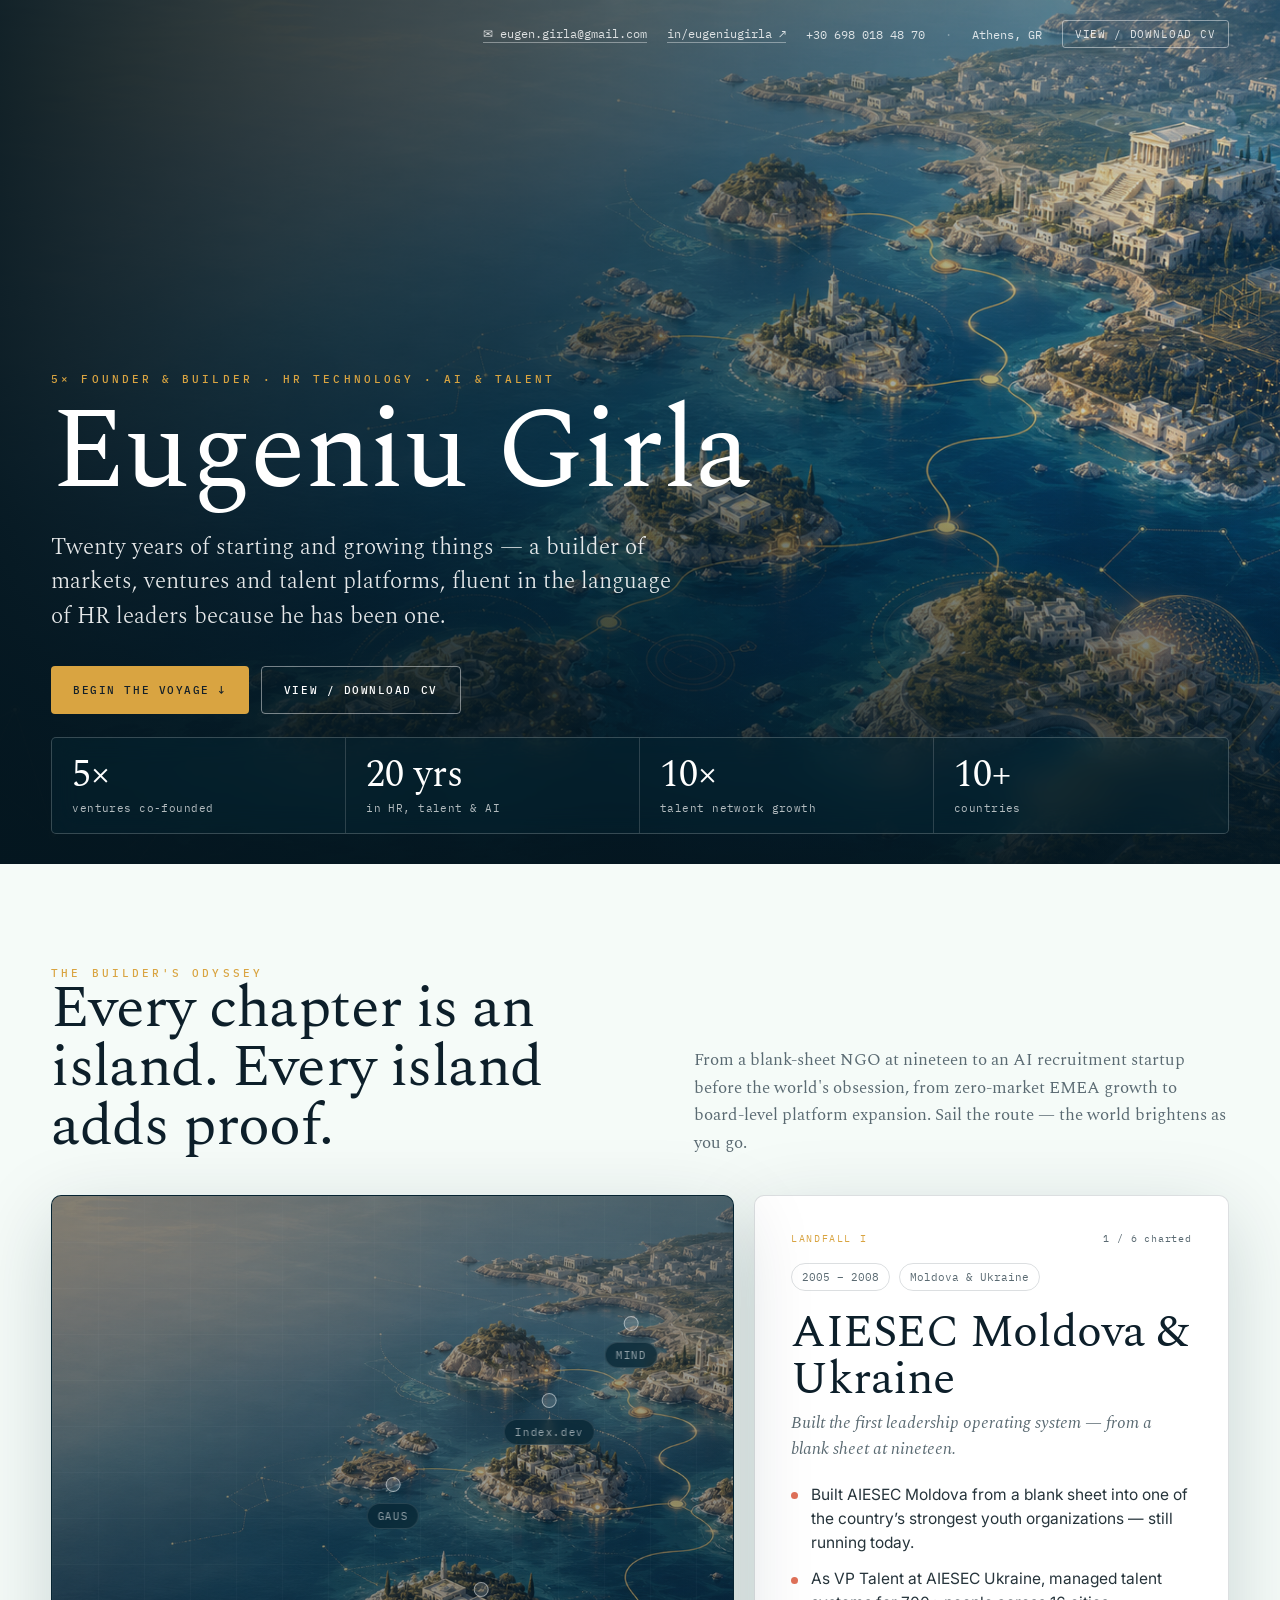
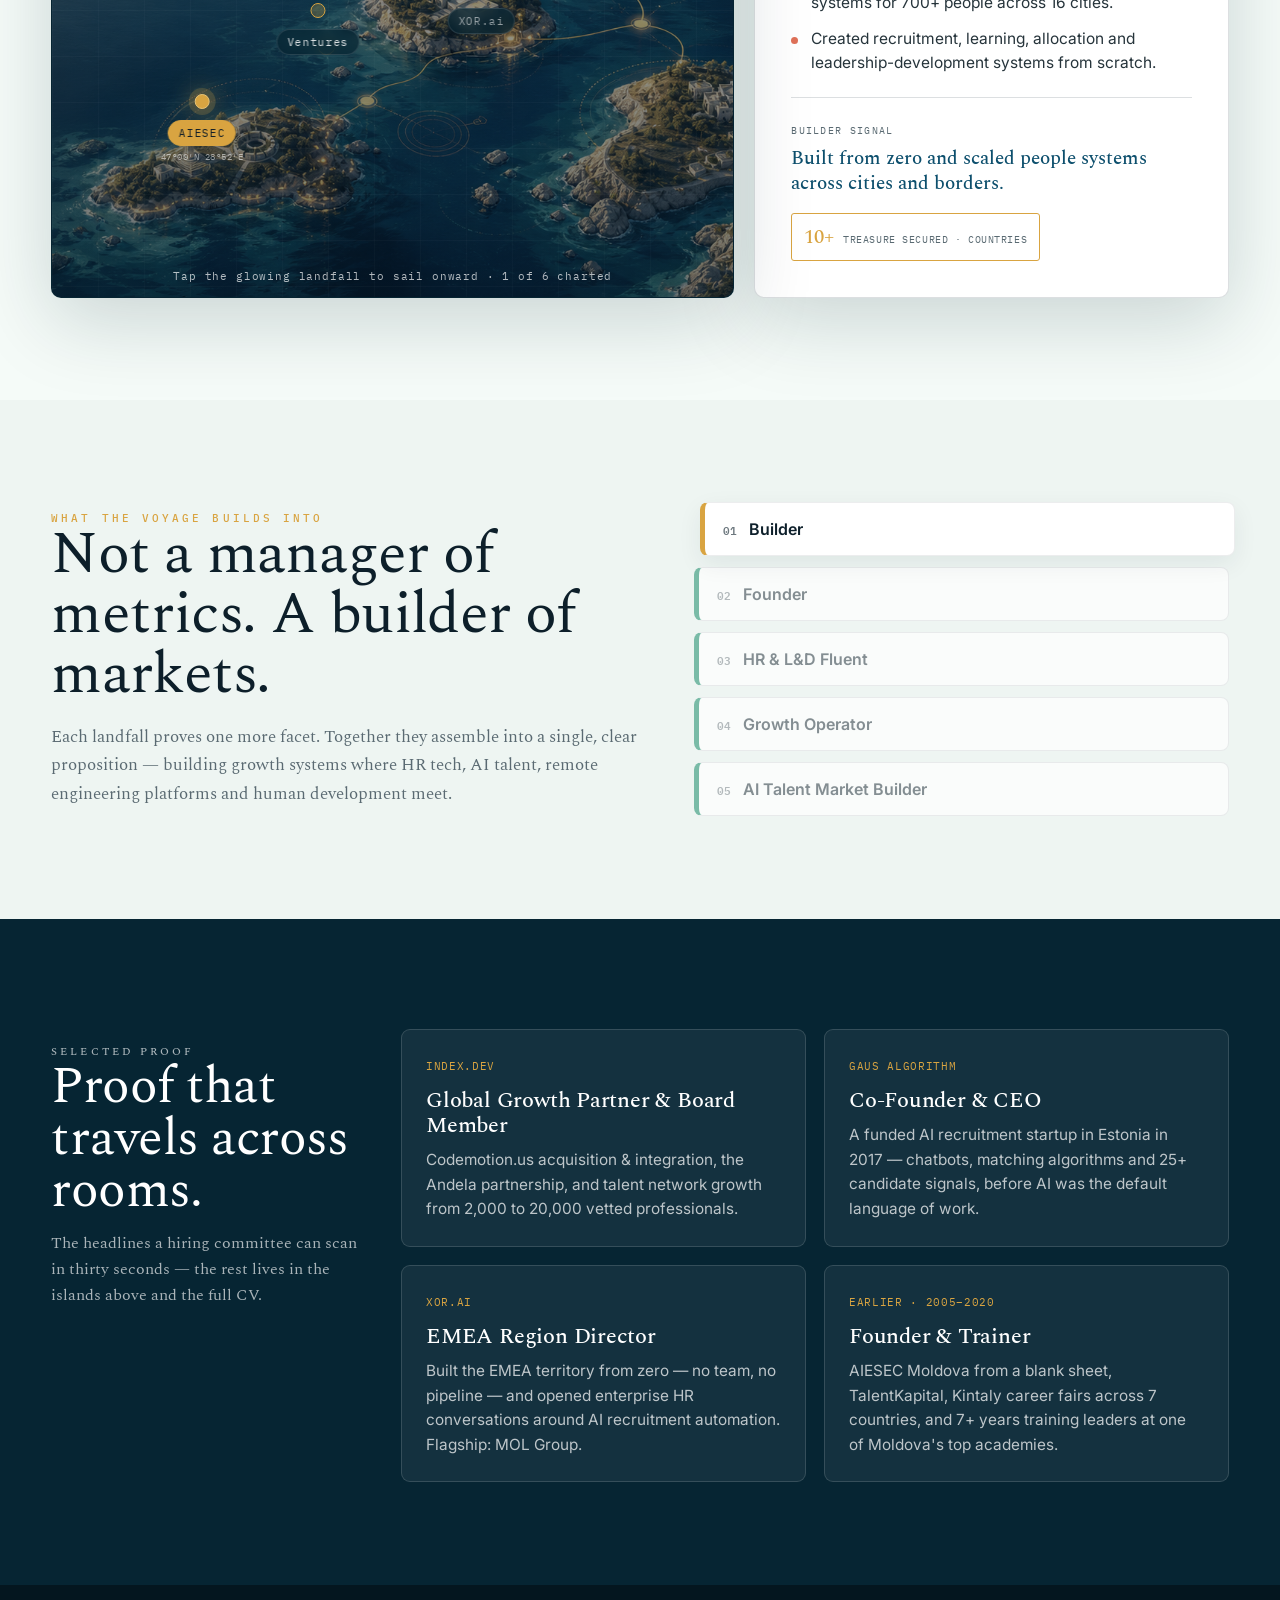
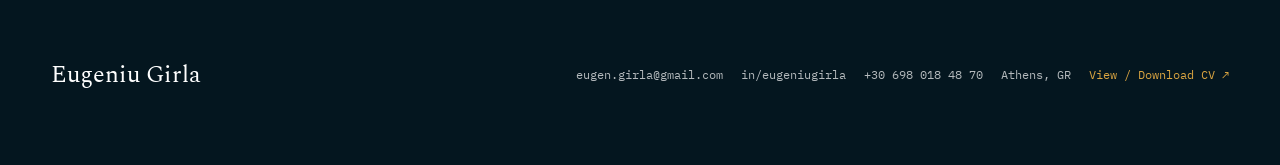
==== v2.html @ 7f3884f4 "Add Option 3 (v2.html): combined cinematic + interactive odyssey Merges the illustrated Aegean map h" ====
<!DOCTYPE html>
<html lang="en">
<head>
<meta charset="utf-8">
<meta name="viewport" content="width=device-width, initial-scale=1">
<title>Eugeniu Girla — The Builder's Odyssey</title>
<meta name="description" content="Eugeniu Girla — 5× Founder & Builder · HR Technology · AI & Talent. An interactive voyage across twenty years of building, from Moldova to Athens.">
<meta property="og:title" content="Eugeniu Girla — The Builder's Odyssey">
<meta property="og:description" content="5× Founder & Builder · HR Technology · AI & Talent. Twenty years of building, charted as a voyage.">
<meta property="og:image" content="assets/aegean-journey-map.png">
<meta property="og:type" content="website">
<link rel="preconnect" href="https://fonts.googleapis.com">
<link rel="preconnect" href="https://fonts.gstatic.com" crossorigin>
<link href="https://fonts.googleapis.com/css2?family=Spectral:ital,wght@0,300;0,400;0,500;0,600;1,300;1,400&family=Inter:wght@400;500;600;700;800&family=IBM+Plex+Mono:wght@400;500&display=swap" rel="stylesheet">
<style>
  :root{
    --ink:#0d1f2a; --muted:#5a6a72; --sea:#0d4f6d; --deep:#062533; --abyss:#04161f;
    --foam:#f5fbf8; --paper:#ffffff; --gold:#d9a441; --gold-soft:#e9c477; --coral:#dd6f57; --mint:#79bba7;
    --line:rgba(13,31,42,.14); --line-soft:rgba(13,31,42,.08);
    --shadow:0 22px 80px rgba(6,37,51,.18);
    --mono:'IBM Plex Mono',ui-monospace,monospace;
    --serif:'Spectral',Georgia,serif;
    --sans:'Inter',ui-sans-serif,system-ui,-apple-system,sans-serif;
  }
  *{box-sizing:border-box;margin:0;padding:0}
  html{scroll-behavior:smooth}
  body{color:var(--ink);background:var(--foam);font-family:var(--sans);-webkit-font-smoothing:antialiased;text-rendering:optimizeLegibility;overflow-x:hidden}
  a{color:inherit;text-decoration:none}
  button{font:inherit;cursor:pointer;border:none;background:none;color:inherit}
  ul{list-style:none}
  ::selection{background:rgba(217,164,65,.28)}
  .eyebrow{font-family:var(--mono);font-size:11px;letter-spacing:.28em;text-transform:uppercase;color:var(--gold);font-weight:500}
  h1,h2,h3{font-family:var(--serif);font-weight:400;letter-spacing:-.01em}

  @keyframes odRing{0%{transform:translate(-50%,-50%) scale(.7);opacity:.7}100%{transform:translate(-50%,-50%) scale(2.4);opacity:0}}
  @keyframes odPulse{0%,100%{box-shadow:0 0 0 0 rgba(217,164,65,.5),0 0 18px rgba(217,164,65,.6)}50%{box-shadow:0 0 0 6px rgba(217,164,65,0),0 0 26px rgba(217,164,65,.85)}}
  @keyframes odUp{0%{opacity:0;transform:translateY(16px)}100%{opacity:1;transform:translateY(0)}}
  @keyframes odDraw{to{stroke-dashoffset:0}}

  /* ---------------- HERO ---------------- */
  .hero{position:relative;min-height:96vh;display:grid;align-items:end;padding:24px clamp(18px,4vw,64px) 150px;color:#fff;isolation:isolate;overflow:hidden}
  .hero-map,.hero-shade{position:absolute;inset:0}
  .hero-map{width:100%;height:100%;object-fit:cover;z-index:-3}
  .hero-shade{z-index:-2;background:
    linear-gradient(90deg,rgba(4,22,31,.94) 0%,rgba(4,22,31,.66) 40%,rgba(4,22,31,.08) 100%),
    linear-gradient(0deg,rgba(4,22,31,.92) 0%,rgba(4,22,31,0) 46%)}
  .topbar{position:absolute;top:0;left:0;right:0;z-index:5;display:flex;flex-wrap:wrap;gap:8px 20px;align-items:center;justify-content:flex-end;padding:20px clamp(18px,4vw,64px);font-family:var(--mono);font-size:12px;color:rgba(255,255,255,.82)}
  .topbar a,.topbar span{display:inline-flex;align-items:center;gap:6px}
  .topbar a{border-bottom:1px solid rgba(255,255,255,.38);padding-bottom:1px;transition:border-color .2s,color .2s}
  .topbar a:hover{color:#fff;border-color:var(--gold)}
  .topbar .sep{opacity:.4}
  .topbar .cvlink{border:1px solid rgba(255,255,255,.45);border-radius:3px;padding:6px 12px;letter-spacing:.08em;text-transform:uppercase;font-size:10.5px}
  .topbar .cvlink:hover{background:var(--gold);border-color:var(--gold);color:#142029}

  .hero-content{width:min(880px,100%);animation:odUp .8s ease both}
  .hero h1{font-size:clamp(3.4rem,9vw,7.4rem);line-height:.9;margin:14px 0 0;font-weight:400}
  .hero-copy{width:min(640px,100%);margin:26px 0 0;color:rgba(255,255,255,.9);font-size:clamp(1.1rem,2.1vw,1.45rem);line-height:1.5;font-weight:300;font-family:var(--serif)}
  .hero-actions{display:flex;flex-wrap:wrap;gap:12px;margin-top:32px}
  .btn{display:inline-flex;min-height:48px;align-items:center;justify-content:center;border-radius:4px;padding:0 22px;font-family:var(--mono);font-size:11px;letter-spacing:.14em;text-transform:uppercase;font-weight:500;transition:.25s}
  .btn-primary{background:var(--gold);color:#142029}
  .btn-primary:hover{background:var(--gold-soft);transform:translateY(-1px)}
  .btn-ghost{border:1px solid rgba(255,255,255,.45);color:#fff;backdrop-filter:blur(8px)}
  .btn-ghost:hover{border-color:var(--gold);color:var(--gold)}

  .signal-strip{position:absolute;left:clamp(18px,4vw,64px);right:clamp(18px,4vw,64px);bottom:30px;z-index:4;display:grid;grid-template-columns:repeat(4,minmax(0,1fr));border:1px solid rgba(255,255,255,.2);border-radius:5px;background:rgba(6,37,51,.46);backdrop-filter:blur(14px);overflow:hidden}
  .signal-strip div{padding:18px 20px;border-right:1px solid rgba(255,255,255,.16)}
  .signal-strip div:last-child{border-right:0}
  .signal-strip strong{display:block;font-family:var(--serif);font-size:clamp(1.7rem,3vw,2.4rem);line-height:1;color:#fff;font-weight:400}
  .signal-strip span{display:block;margin-top:7px;font-family:var(--mono);font-size:11px;letter-spacing:.04em;color:rgba(255,255,255,.7)}

  /* ---------------- JOURNEY ---------------- */
  .journey,.synthesis,.proof{padding:clamp(56px,8vw,104px) clamp(18px,4vw,64px)}
  .sec-head{display:grid;grid-template-columns:minmax(0,1.05fr) minmax(280px,.95fr);gap:clamp(24px,4vw,60px);align-items:end}
  .sec-head h2{font-size:clamp(2.1rem,4.6vw,4rem);line-height:1}
  .sec-head>p:last-child{color:var(--muted);font-size:1.06rem;line-height:1.62;font-family:var(--serif)}

  .console{display:grid;grid-template-columns:minmax(0,1.18fr) minmax(330px,.82fr);gap:20px;margin-top:38px;align-items:stretch}
  .map-panel{position:relative;min-height:540px;border:1px solid var(--line);border-radius:10px;overflow:hidden;background:var(--deep);box-shadow:var(--shadow)}
  .map-img{position:absolute;inset:0;width:100%;height:100%;object-fit:cover;transition:filter 1s ease;filter:brightness(.62) saturate(.72) contrast(1.02)}
  .map-haze{position:absolute;inset:0;background:radial-gradient(120% 90% at 70% 25%,rgba(4,22,31,.1),rgba(4,22,31,.62));transition:opacity 1s ease;pointer-events:none}
  .map-grid{position:absolute;inset:0;pointer-events:none;background-image:linear-gradient(rgba(255,255,255,.05) 1px,transparent 1px),linear-gradient(90deg,rgba(255,255,255,.045) 1px,transparent 1px);background-size:46px 46px;opacity:.5}
  .route-svg{position:absolute;inset:0;width:100%;height:100%;pointer-events:none}
  .route-svg polyline{fill:none;stroke:var(--gold);stroke-width:1.1;stroke-dasharray:2.4 2.4;vector-effect:non-scaling-stroke;opacity:.9;filter:drop-shadow(0 0 6px rgba(217,164,65,.5))}

  .island{position:absolute;left:var(--x);top:var(--y);transform:translate(-50%,-50%);display:flex;flex-direction:column;align-items:center;z-index:2}
  .island .ring{position:absolute;left:50%;top:50%;width:18px;height:18px;border-radius:50%;border:1px solid var(--gold);animation:odRing 2.4s ease-out infinite;pointer-events:none;display:none}
  .island .node{width:15px;height:15px;border-radius:50%;background:rgba(255,255,255,.14);border:1.5px solid rgba(255,255,255,.45);transition:.5s;position:relative;z-index:1}
  .island.found .node{background:var(--gold);border-color:var(--gold-soft);animation:odPulse 2.8s ease-in-out infinite}
  .island.next .node{border-color:var(--gold);background:rgba(217,164,65,.25)}
  .island .pill{margin-top:11px;padding:5px 10px;border-radius:999px;background:rgba(6,37,51,.72);backdrop-filter:blur(4px);color:rgba(255,255,255,.55);font-family:var(--mono);font-size:10.5px;letter-spacing:.06em;white-space:nowrap;transition:.5s;border:1px solid rgba(255,255,255,.12)}
  .island.found .pill{color:#fff;border-color:rgba(217,164,65,.5)}
  .island.next .pill{color:rgba(255,255,255,.85)}
  .island .coord{margin-top:5px;font-family:var(--mono);font-size:8.5px;letter-spacing:.06em;color:rgba(255,255,255,.55);opacity:0;transition:.5s}
  .island.found .coord{opacity:1}
  .island.active .node{box-shadow:0 0 0 6px rgba(217,164,65,.2),0 0 26px rgba(217,164,65,.9)}
  .island.active .pill{background:var(--gold);color:#142029;border-color:var(--gold)}

  .map-hint{position:absolute;left:0;right:0;bottom:14px;text-align:center;font-family:var(--mono);font-size:10.5px;letter-spacing:.08em;color:rgba(255,255,255,.7);pointer-events:none;padding:0 16px}

  .chapter-panel{display:flex;flex-direction:column;min-height:540px;padding:clamp(24px,3vw,36px);border:1px solid var(--line);border-radius:10px;background:var(--paper);box-shadow:var(--shadow)}
  .chap-top{display:flex;align-items:center;justify-content:space-between;gap:10px;margin-bottom:18px}
  .chap-idx{font-family:var(--mono);font-size:10px;letter-spacing:.16em;text-transform:uppercase;color:var(--gold)}
  .chap-prog{font-family:var(--mono);font-size:10px;letter-spacing:.08em;color:var(--muted)}
  .chap-meta{display:flex;flex-wrap:wrap;gap:9px;margin-bottom:18px}
  .chap-meta span{font-family:var(--mono);padding:6px 10px;border:1px solid var(--line);border-radius:999px;color:var(--muted);font-size:11px}
  .chapter-panel h3{font-size:clamp(1.9rem,3.6vw,2.9rem);line-height:1.02;margin-bottom:8px}
  .chap-sub{color:var(--muted);font-size:1.08rem;line-height:1.5;font-style:italic;font-family:var(--serif);margin-bottom:20px}
  .chap-points{display:grid;gap:12px;margin-bottom:22px}
  .chap-points li{position:relative;padding-left:20px;line-height:1.55;font-size:.97rem;color:#26343b}
  .chap-points li::before{content:"";position:absolute;left:0;top:.62em;width:7px;height:7px;border-radius:50%;background:var(--coral)}
  .chap-proof{margin-top:auto;padding-top:20px;border-top:1px solid var(--line)}
  .chap-proof .lab{font-family:var(--mono);font-size:9.5px;letter-spacing:.14em;text-transform:uppercase;color:var(--muted)}
  .chap-proof strong{display:block;margin-top:8px;color:var(--sea);font-size:1.16rem;line-height:1.36;font-family:var(--serif);font-weight:500}
  .chap-treasure{display:inline-flex;align-items:baseline;gap:9px;margin-top:16px;border:1px solid var(--gold);border-radius:3px;padding:8px 12px}
  .chap-treasure b{font-family:var(--serif);font-size:1.25rem;color:var(--gold);font-weight:500}
  .chap-treasure em{font-family:var(--mono);font-style:normal;font-size:9.5px;letter-spacing:.06em;text-transform:uppercase;color:var(--muted)}

  /* ---------------- SYNTHESIS ---------------- */
  .synthesis{background:#eef5f2;display:grid;grid-template-columns:minmax(0,1.05fr) minmax(280px,.95fr);gap:clamp(28px,4vw,64px);align-items:center}
  .synthesis h2{font-size:clamp(2.1rem,4.6vw,4rem);line-height:1.02}
  .synthesis .lead{margin-top:18px;color:var(--muted);font-size:1.08rem;line-height:1.64;font-family:var(--serif)}
  .assembled{display:grid;gap:11px}
  .line-part{display:flex;align-items:center;gap:12px;padding:16px 18px;border:1px solid var(--line-soft);border-left:5px solid var(--mint);border-radius:8px;background:rgba(255,255,255,.7);color:rgba(13,31,42,.5);font-weight:600;transition:.4s}
  .line-part .lp-num{font-family:var(--mono);font-size:11px;opacity:.6}
  .line-part.active{color:var(--ink);border-left-color:var(--gold);background:#fff;transform:translateX(6px);box-shadow:0 8px 24px rgba(6,37,51,.07)}

  /* ---------------- PROOF ---------------- */
  .proof{background:var(--deep);color:#fff}
  .proof-grid{display:grid;grid-template-columns:.82fr repeat(2,minmax(0,1fr));gap:18px;margin-top:8px}
  .proof .section-title{grid-row:span 2;padding-right:24px}
  .proof .section-title h2{font-size:clamp(2rem,4vw,3.4rem);line-height:1.02}
  .proof .section-title p{margin-top:14px;color:rgba(255,255,255,.66);line-height:1.6;font-family:var(--serif)}
  .proof article{min-height:210px;padding:24px;border:1px solid rgba(255,255,255,.14);border-radius:9px;background:rgba(255,255,255,.06);transition:.3s}
  .proof article:hover{background:rgba(255,255,255,.09);transform:translateY(-3px)}
  .proof article .tag{font-family:var(--mono);color:var(--gold);font-size:11px;letter-spacing:.06em;text-transform:uppercase}
  .proof article h3{margin:14px 0 10px;font-size:1.35rem;line-height:1.16;color:#fff;font-family:var(--serif);font-weight:500}
  .proof article p{color:rgba(255,255,255,.72);line-height:1.6;font-size:.96rem}

  /* ---------------- FOOTER ---------------- */
  footer{background:var(--abyss);color:rgba(255,255,255,.8);padding:clamp(40px,6vw,72px) clamp(18px,4vw,64px);display:flex;flex-wrap:wrap;gap:24px 40px;align-items:center;justify-content:space-between}
  footer .fname{font-family:var(--serif);font-size:1.5rem;color:#fff}
  footer .fcontact{display:flex;flex-wrap:wrap;gap:8px 18px;font-family:var(--mono);font-size:12px;color:rgba(255,255,255,.7)}
  footer .fcontact a:hover{color:var(--gold)}

  /* ---------------- CV MODAL ---------------- */
  #cvModal{position:fixed;inset:0;z-index:90;background:rgba(4,22,31,.62);overflow-y:auto;padding:clamp(16px,3vw,44px);display:none}
  #cvModal.open{display:block;animation:odUp .4s ease both}
  .cv-doc{max-width:840px;margin:0 auto;background:#fdfbf6;color:#1d2b30;border-radius:4px;padding:clamp(34px,5vw,64px);box-shadow:0 30px 90px rgba(6,37,51,.4)}
  .cv-tools{display:flex;justify-content:flex-end;gap:10px;margin-bottom:24px}
  .cv-tools button{font-family:var(--mono);font-size:10.5px;letter-spacing:.12em;text-transform:uppercase;padding:10px 18px;border-radius:3px;border:1px solid var(--line)}
  .cv-tools .print{border-color:var(--gold);color:#a9791f}
  .cv-doc h1{font-family:var(--serif);font-size:34px;margin-bottom:6px;color:#1d2b30}
  .cv-role{font-family:var(--mono);font-size:11px;letter-spacing:.05em;color:#a9791f;margin-bottom:6px}
  .cv-contact{font-family:var(--mono);font-size:10.5px;color:#857c6b;margin-bottom:24px}
  .cv-rule{height:2px;background:#1d2b30;margin-bottom:22px}
  .cv-sec{margin-bottom:26px}
  .cv-sec>.t{font-family:var(--mono);font-size:11px;letter-spacing:.18em;text-transform:uppercase;color:#a9791f;margin-bottom:14px}
  .cv-entry{margin-bottom:14px}
  .cv-entry .h{display:flex;flex-wrap:wrap;gap:4px 14px;align-items:baseline;justify-content:space-between}
  .cv-entry .head{font-weight:600;font-size:15px}
  .cv-entry .meta{font-family:var(--mono);font-size:10px;color:#857c6b}
  .cv-entry .sub{font-style:italic;font-weight:300;font-size:13px;color:#4a5860;margin-top:3px;font-family:var(--serif)}
  .cv-entry .b{display:flex;gap:9px;font-weight:300;font-size:13px;line-height:1.5;color:#33454b;margin-top:6px}
  .cv-entry .b::before{content:"";flex:none;margin-top:7px;width:4px;height:4px;transform:rotate(45deg);background:#c08a2e}

  /* ---------------- RESPONSIVE ---------------- */
  @media(max-width:980px){
    .sec-head,.synthesis,.console,.proof-grid{grid-template-columns:1fr}
    .proof .section-title{grid-row:auto}
    .map-panel,.chapter-panel{min-height:460px}
    .signal-strip{grid-template-columns:repeat(2,minmax(0,1fr))}
    .signal-strip div:nth-child(2){border-right:0}
    .signal-strip div:nth-child(1),.signal-strip div:nth-child(2){border-bottom:1px solid rgba(255,255,255,.16)}
    .hero{padding-bottom:230px}
  }
  @media(max-width:560px){
    .topbar{justify-content:flex-start;font-size:11px}
    .island .node{width:13px;height:13px}
    .island .pill{font-size:9.5px}
    .map-panel{min-height:400px}
    footer{flex-direction:column;align-items:flex-start}
  }
  @media print{
    body>*{display:none !important}
    #cvModal{display:block !important;position:static !important;background:#fff !important;padding:0 !important;overflow:visible !important}
    .cv-tools{display:none !important}
    .cv-doc{box-shadow:none !important;max-width:none !important;margin:0 !important}
  }
</style>
</head>
<body>

  <!-- ===================== HERO ===================== -->
  <section class="hero">
    <img class="hero-map" src="assets/aegean-journey-map.png" alt="Illustrated Aegean island voyage at golden hour, glowing routes connecting islands toward a classical city">
    <div class="hero-shade"></div>
    <nav class="topbar" aria-label="Contact">
      <a href="mailto:eugen.girla@gmail.com">✉ eugen.girla@gmail.com</a>
      <a href="https://www.linkedin.com/in/eugeniugirla" target="_blank" rel="noopener">in/eugeniugirla ↗</a>
      <span>+30 698 018 48 70</span>
      <span class="sep">·</span>
      <span>Athens, GR</span>
      <a class="cvlink" href="#" data-open-cv>View / Download CV</a>
    </nav>

    <div class="hero-content">
      <p class="eyebrow">5× Founder &amp; Builder · HR Technology · AI &amp; Talent</p>
      <h1>Eugeniu Girla</h1>
      <p class="hero-copy">Twenty years of starting and growing things — a builder of markets, ventures and talent platforms, fluent in the language of HR leaders because he has been one.</p>
      <div class="hero-actions">
        <a class="btn btn-primary" href="#journey">Begin the voyage ↓</a>
        <a class="btn btn-ghost" href="#" data-open-cv>View / Download CV</a>
      </div>
    </div>

    <div class="signal-strip" aria-label="Career signals">
      <div><strong>5×</strong><span>ventures co-founded</span></div>
      <div><strong>20 yrs</strong><span>in HR, talent &amp; AI</span></div>
      <div><strong>10×</strong><span>talent network growth</span></div>
      <div><strong>10+</strong><span>countries</span></div>
    </div>
  </section>

  <!-- ===================== JOURNEY ===================== -->
  <section class="journey" id="journey">
    <div class="sec-head">
      <div>
        <p class="eyebrow">The Builder's Odyssey</p>
        <h2>Every chapter is an island. Every island adds proof.</h2>
      </div>
      <p>From a blank-sheet NGO at nineteen to an AI recruitment startup before the world's obsession, from zero-market EMEA growth to board-level platform expansion. Sail the route — the world brightens as you go.</p>
    </div>

    <div class="console">
      <section class="map-panel" aria-label="Interactive career map">
        <img class="map-img" id="mapImg" src="assets/aegean-journey-map.png" alt="">
        <div class="map-haze" id="mapHaze"></div>
        <div class="map-grid"></div>
        <svg class="route-svg" viewBox="0 0 100 100" preserveAspectRatio="none"><polyline id="routeLine" points=""></polyline></svg>
        <div id="markers"></div>
        <div class="map-hint" id="mapHint"></div>
      </section>

      <aside class="chapter-panel" aria-live="polite">
        <div class="chap-top">
          <span class="chap-idx" id="chapIdx">Landfall I</span>
          <span class="chap-prog" id="chapProg">1 / 6 charted</span>
        </div>
        <div class="chap-meta"><span id="chapYears"></span><span id="chapPlace"></span></div>
        <h3 id="chapTitle"></h3>
        <p class="chap-sub" id="chapSub"></p>
        <ul class="chap-points" id="chapPoints"></ul>
        <div class="chap-proof">
          <span class="lab">Builder signal</span>
          <strong id="chapSignal"></strong>
          <div id="chapTreasureWrap"></div>
        </div>
      </aside>
    </div>
  </section>

  <!-- ===================== SYNTHESIS ===================== -->
  <section class="synthesis">
    <div>
      <p class="eyebrow">What the voyage builds into</p>
      <h2>Not a manager of metrics. A builder of markets.</h2>
      <p class="lead">Each landfall proves one more facet. Together they assemble into a single, clear proposition — building growth systems where HR tech, AI talent, remote engineering platforms and human development meet.</p>
    </div>
    <div class="assembled" id="assembled"></div>
  </section>

  <!-- ===================== PROOF ===================== -->
  <section class="proof">
    <div class="proof-grid">
      <div class="section-title">
        <p class="eyebrow">Selected Proof</p>
        <h2>Proof that travels across rooms.</h2>
        <p>The headlines a hiring committee can scan in thirty seconds — the rest lives in the islands above and the full CV.</p>
      </div>
      <article><span class="tag">Index.dev</span><h3>Global Growth Partner &amp; Board Member</h3><p>Codemotion.us acquisition &amp; integration, the Andela partnership, and talent network growth from 2,000 to 20,000 vetted professionals.</p></article>
      <article><span class="tag">GAUS Algorithm</span><h3>Co-Founder &amp; CEO</h3><p>A funded AI recruitment startup in Estonia in 2017 — chatbots, matching algorithms and 25+ candidate signals, before AI was the default language of work.</p></article>
      <article><span class="tag">XOR.ai</span><h3>EMEA Region Director</h3><p>Built the EMEA territory from zero — no team, no pipeline — and opened enterprise HR conversations around AI recruitment automation. Flagship: MOL Group.</p></article>
      <article><span class="tag">Earlier · 2005–2020</span><h3>Founder &amp; Trainer</h3><p>AIESEC Moldova from a blank sheet, TalentKapital, Kintaly career fairs across 7 countries, and 7+ years training leaders at one of Moldova's top academies.</p></article>
    </div>
  </section>

  <footer>
    <div class="fname">Eugeniu Girla</div>
    <div class="fcontact">
      <a href="mailto:eugen.girla@gmail.com">eugen.girla@gmail.com</a>
      <a href="https://www.linkedin.com/in/eugeniugirla" target="_blank" rel="noopener">in/eugeniugirla</a>
      <span>+30 698 018 48 70</span>
      <span>Athens, GR</span>
      <a href="#" data-open-cv style="color:var(--gold)">View / Download CV ↗</a>
    </div>
  </footer>

  <!-- ===================== CV MODAL ===================== -->
  <div id="cvModal" aria-hidden="true">
    <div class="cv-doc">
      <div class="cv-tools">
        <button class="print" id="cvPrint">Print / Save PDF</button>
        <button id="cvClose">Close ✕</button>
      </div>
      <h1>Eugeniu Girla</h1>
      <div class="cv-role">5× Founder &amp; Builder · HR Technology · AI &amp; Talent</div>
      <div class="cv-contact">Athens, Greece · eugen.girla@gmail.com · +30 698 018 48 70 · in/eugeniugirla</div>
      <div class="cv-rule"></div>
      <div id="cvSections"></div>
    </div>
  </div>

<script>
"use strict";
(function(){

  /* ----------------------------- DATA ----------------------------- */
  // identity facets assembled in the Synthesis section
  const IDENTITY = ['Builder','Founder','HR & L&D Fluent','Growth Operator','AI Talent Market Builder'];

  // chapters in voyage order; `unlock` = highest identity index this landfall proves
  const CHAPTERS = [
    { id:'aiesec', short:'AIESEC', title:'AIESEC Moldova & Ukraine', place:'Moldova & Ukraine', coord:'47°00′N 28°52′E',
      years:'2005 – 2008', x:22, y:76, unlock:0, treasure:{value:'10+',label:'countries'},
      sub:'Built the first leadership operating system — from a blank sheet at nineteen.',
      points:[
        'Built AIESEC Moldova from a blank sheet into one of the country’s strongest youth organizations — still running today.',
        'As VP Talent at AIESEC Ukraine, managed talent systems for 700+ people across 16 cities.',
        'Created recruitment, learning, allocation and leadership-development systems from scratch.'
      ],
      signal:'Built from zero and scaled people systems across cities and borders.' },
    { id:'ventures', short:'Ventures', title:'TalentKapital · Kintaly · AND', place:'Ukraine · Moldova · Romania · CEE', coord:'46°46′N 23°35′E',
      years:'2008 – 2019', x:39, y:63, unlock:2, treasure:{value:'5×',label:'ventures co-founded'},
      sub:'Turned training, recruitment and career events into market infrastructure.',
      points:[
        'Co-Founder & Managing Partner of TalentKapital Ukraine — business-simulation-based corporate training.',
        'Co-founded Kintaly / Târgul de Carieră, one of CEE’s largest career-fair businesses; events across 7 countries; sold shares in 2016.',
        'Trainer at AND, one of Moldova’s top academies — 7+ years of leadership, sales, HR and team programs; later ran CEE’s largest free tech-recruitment event with Cluj Tech Society.'
      ],
      signal:'Builder of ventures, communities and buyer trust across HR and L&D.' },
    { id:'gaus', short:'GAUS', title:'GAUS Algorithm', place:'Estonia', coord:'59°26′N 24°45′E',
      years:'2017 – 2020', x:50, y:45, unlock:1, treasure:null,
      sub:'An AI recruitment startup in Estonia in 2017 — before AI was the world’s obsession.',
      points:[
        'Co-Founder & CEO of one of CEE’s first AI-powered IT recruitment platforms — secured funding and a place in a leading Estonian B2B accelerator.',
        'Built the matching algorithm from scratch around tailored recruitment logic and 25+ candidate-engagement signals.',
        'Ran fundraising, product and go-to-market across EU and Baltic markets — the full startup arc from idea to pivot.'
      ],
      signal:'Founder-level fluency in product, funding, acceleration and HR-tech risk.' },
    { id:'xor', short:'XOR.ai', title:'XOR.ai', place:'Athens / EMEA', coord:'47°30′N 19°02′E',
      years:'2020 – 2021', x:63, y:60, unlock:3, treasure:null,
      sub:'Opened an entire region for AI recruitment automation.',
      points:[
        'Built XOR.ai’s EMEA commercial territory from zero — no team, no pipeline, no market presence on day one.',
        'Closed enterprise accounts including MOL Group as the region’s flagship client.',
        'Translated AI, chatbots and automation into operational value for senior HR leaders when most had never heard of it.'
      ],
      signal:'Growth operator who creates markets for technology buyers don’t yet understand.' },
    { id:'index', short:'Index.dev', title:'Index.dev', place:'Athens, Greece', coord:'37°59′N 23°44′E',
      years:'2022 – Present', x:73, y:33, unlock:3, treasure:{value:'10×',label:'talent network growth'},
      sub:'From sourcing to platform, growth, M&A and a board seat.',
      points:[
        'Progressed from Director of Sourcing to VP Talent, VP Talent Platform, and Global Growth Partner & Board Member.',
        'Grew the supply network from 2,000 to 20,000 vetted professionals — 10× in under two years.',
        'Led the Codemotion.us acquisition & integration and strategic revenue partnerships including Andela.'
      ],
      signal:'Remote-talent market builder with board-level growth and partnership exposure.' },
    { id:'mind', short:'MIND', title:'MIND', place:'Athens, Greece', coord:'37°58′N 23°43′E',
      years:'2025 – Present', x:85, y:22, unlock:4, treasure:null,
      sub:'Building at the frontier of AI talent and AI agents.',
      points:[
        'Co-building the go-to-market and operational model for an Index.dev spinoff.',
        'Focused on helping companies find and deploy AI talent and AI agents.',
        'Extends the remote-talent platform playbook into the next talent category.'
      ],
      signal:'The next island: AI talent, agents and practical workforce transformation.' }
  ];

  const ROMAN=['I','II','III','IV','V','VI'];

  // classic CV content
  function cvData(){
    const exp = CHAPTERS.slice().reverse().map(c=>({
      head:c.title, meta:c.years+' · '+c.place, sub:c.sub, bullets:c.points
    }));
    return [
      {t:'Profile', entries:[{head:'20 years of starting and growing things',meta:'',sub:'A builder, not a scorekeeper — fluent in the language of HR leaders because he has been one. Currently building at board level at Index.dev and co-leading MIND, its AI talent & agents spinoff.',bullets:[]}]},
      {t:'Experience', entries:exp},
      {t:'Education', entries:[
        {head:'Academia de Studii Economice din Moldova',meta:'2015 – 2020',sub:'BASc, Food Science & Technology',bullets:[]},
        {head:'National College "Gheorghe Lazăr", Bucharest',meta:'1999 – 2003',sub:'Diploma, Social Studies',bullets:[]},
        {head:'AIESEC International',meta:'2004 – 2008',sub:'Leadership & Organisational Development',bullets:[]}
      ]},
      {t:'Certifications & Training', entries:[{head:'',meta:'',sub:'',bullets:[
        'LinkedIn Recruiter: AI-Powered Talent Acquisition','Prompt Engineering: How to Talk to the AIs',
        'Train the Trainers L1 — Edurom, Romania (2005); L2 — AIESEC International, Netherlands (2006)','Attendee — World Staffing Summit 2022'
      ]}]},
      {t:'Languages', entries:[{head:'',meta:'',sub:'',bullets:['English (C2 — Proficient)','Romanian (Native)','Russian (C2 — Proficient)','Ukrainian (B1 — Intermediate)']}]}
    ];
  }

  /* ----------------------------- STATE ----------------------------- */
  const state = { discovered:new Set(['aiesec']), active:'aiesec' };

  const $=s=>document.querySelector(s);
  const esc=s=>String(s).replace(/&/g,'&amp;').replace(/</g,'&lt;').replace(/>/g,'&gt;');

  /* ----------------------------- BUILD markers + identity ----------------------------- */
  const markersWrap=$('#markers');
  const markerEls={};
  CHAPTERS.forEach((c,i)=>{
    const el=document.createElement('button');
    el.className='island';
    el.style.setProperty('--x',c.x+'%'); el.style.setProperty('--y',c.y+'%');
    el.setAttribute('aria-label','Open '+c.title);
    el.innerHTML=`<span class="ring"></span><span class="node"></span><span class="pill">${esc(c.short)}</span><span class="coord">${esc(c.coord)}</span>`;
    el.addEventListener('click',()=>select(c.id));
    markersWrap.appendChild(el);
    markerEls[c.id]=el;
  });

  const assembledWrap=$('#assembled');
  IDENTITY.forEach((name,i)=>{
    const el=document.createElement('div');
    el.className='line-part';
    el.innerHTML=`<span class="lp-num">0${i+1}</span><span>${esc(name)}</span>`;
    assembledWrap.appendChild(el);
  });
  const lineParts=[...assembledWrap.children];

  /* ----------------------------- ACTIONS ----------------------------- */
  function select(id){ state.discovered.add(id); state.active=id; render(); }

  /* ----------------------------- RENDER ----------------------------- */
  function render(){
    const disc=state.discovered;
    const nextIdx=CHAPTERS.findIndex(c=>!disc.has(c.id));
    const count=disc.size, total=CHAPTERS.length;

    // map brightness/haze lift with progress
    const frac=count/total;
    $('#mapImg').style.filter=`brightness(${(.62+frac*.38).toFixed(3)}) saturate(${(.72+frac*.33).toFixed(3)}) contrast(1.02)`;
    $('#mapHaze').style.opacity=(0.62*(1-frac)).toFixed(3);

    // markers
    CHAPTERS.forEach((c,i)=>{
      const el=markerEls[c.id];
      const found=disc.has(c.id);
      el.classList.toggle('found',found);
      el.classList.toggle('active',state.active===c.id);
      el.classList.toggle('next',!found && i===nextIdx);
      el.querySelector('.ring').style.display=(!found && i===nextIdx)?'block':'none';
    });

    // route through discovered islands (in voyage order)
    $('#routeLine').setAttribute('points', CHAPTERS.filter(c=>disc.has(c.id)).map(c=>c.x+','+c.y).join(' '));

    // hint
    $('#mapHint').textContent = count===total
      ? 'The voyage is complete — six landfalls, one builder, twenty years.'
      : (nextIdx>=0 ? 'Tap the glowing landfall to sail onward · '+count+' of '+total+' charted' : '');

    // chapter panel
    const c=CHAPTERS.find(x=>x.id===state.active);
    const idx=CHAPTERS.findIndex(x=>x.id===state.active);
    $('#chapIdx').textContent='Landfall '+ROMAN[idx];
    $('#chapProg').textContent=count+' / '+total+' charted';
    $('#chapYears').textContent=c.years;
    $('#chapPlace').textContent=c.place;
    $('#chapTitle').textContent=c.title;
    $('#chapSub').textContent=c.sub;
    $('#chapPoints').innerHTML=c.points.map(p=>`<li>${esc(p)}</li>`).join('');
    $('#chapSignal').textContent=c.signal;
    $('#chapTreasureWrap').innerHTML = c.treasure
      ? `<div class="chap-treasure"><b>${esc(c.treasure.value)}</b><em>treasure secured · ${esc(c.treasure.label)}</em></div>` : '';

    // identity assembly
    lineParts.forEach((part,i)=>{
      const unlocked=[...disc].some(id=>{ const ch=CHAPTERS.find(x=>x.id===id); return ch && ch.unlock>=i; });
      part.classList.toggle('active',unlocked);
    });
  }

  /* ----------------------------- CV MODAL ----------------------------- */
  const cvModal=$('#cvModal');
  $('#cvSections').innerHTML = cvData().map(sec=>`
    <div class="cv-sec"><div class="t">${esc(sec.t)}</div>
      ${sec.entries.map(e=>`<div class="cv-entry">
        <div class="h"><div class="head">${esc(e.head)}</div><div class="meta">${esc(e.meta)}</div></div>
        ${e.sub?`<div class="sub">${esc(e.sub)}</div>`:''}
        ${e.bullets.map(b=>`<div class="b"><span>${esc(b)}</span></div>`).join('')}
      </div>`).join('')}
    </div>`).join('');

  function openCV(e){ if(e) e.preventDefault(); cvModal.classList.add('open'); cvModal.setAttribute('aria-hidden','false'); document.body.style.overflow='hidden'; }
  function closeCV(){ cvModal.classList.remove('open'); cvModal.setAttribute('aria-hidden','true'); document.body.style.overflow=''; }
  document.querySelectorAll('[data-open-cv]').forEach(b=>b.addEventListener('click',openCV));
  $('#cvClose').addEventListener('click',closeCV);
  $('#cvPrint').addEventListener('click',()=>window.print());
  cvModal.addEventListener('click',e=>{ if(e.target===cvModal) closeCV(); });
  document.addEventListener('keydown',e=>{ if(e.key==='Escape' && cvModal.classList.contains('open')) closeCV(); });

  render();
})();
</script>
</body>
</html>
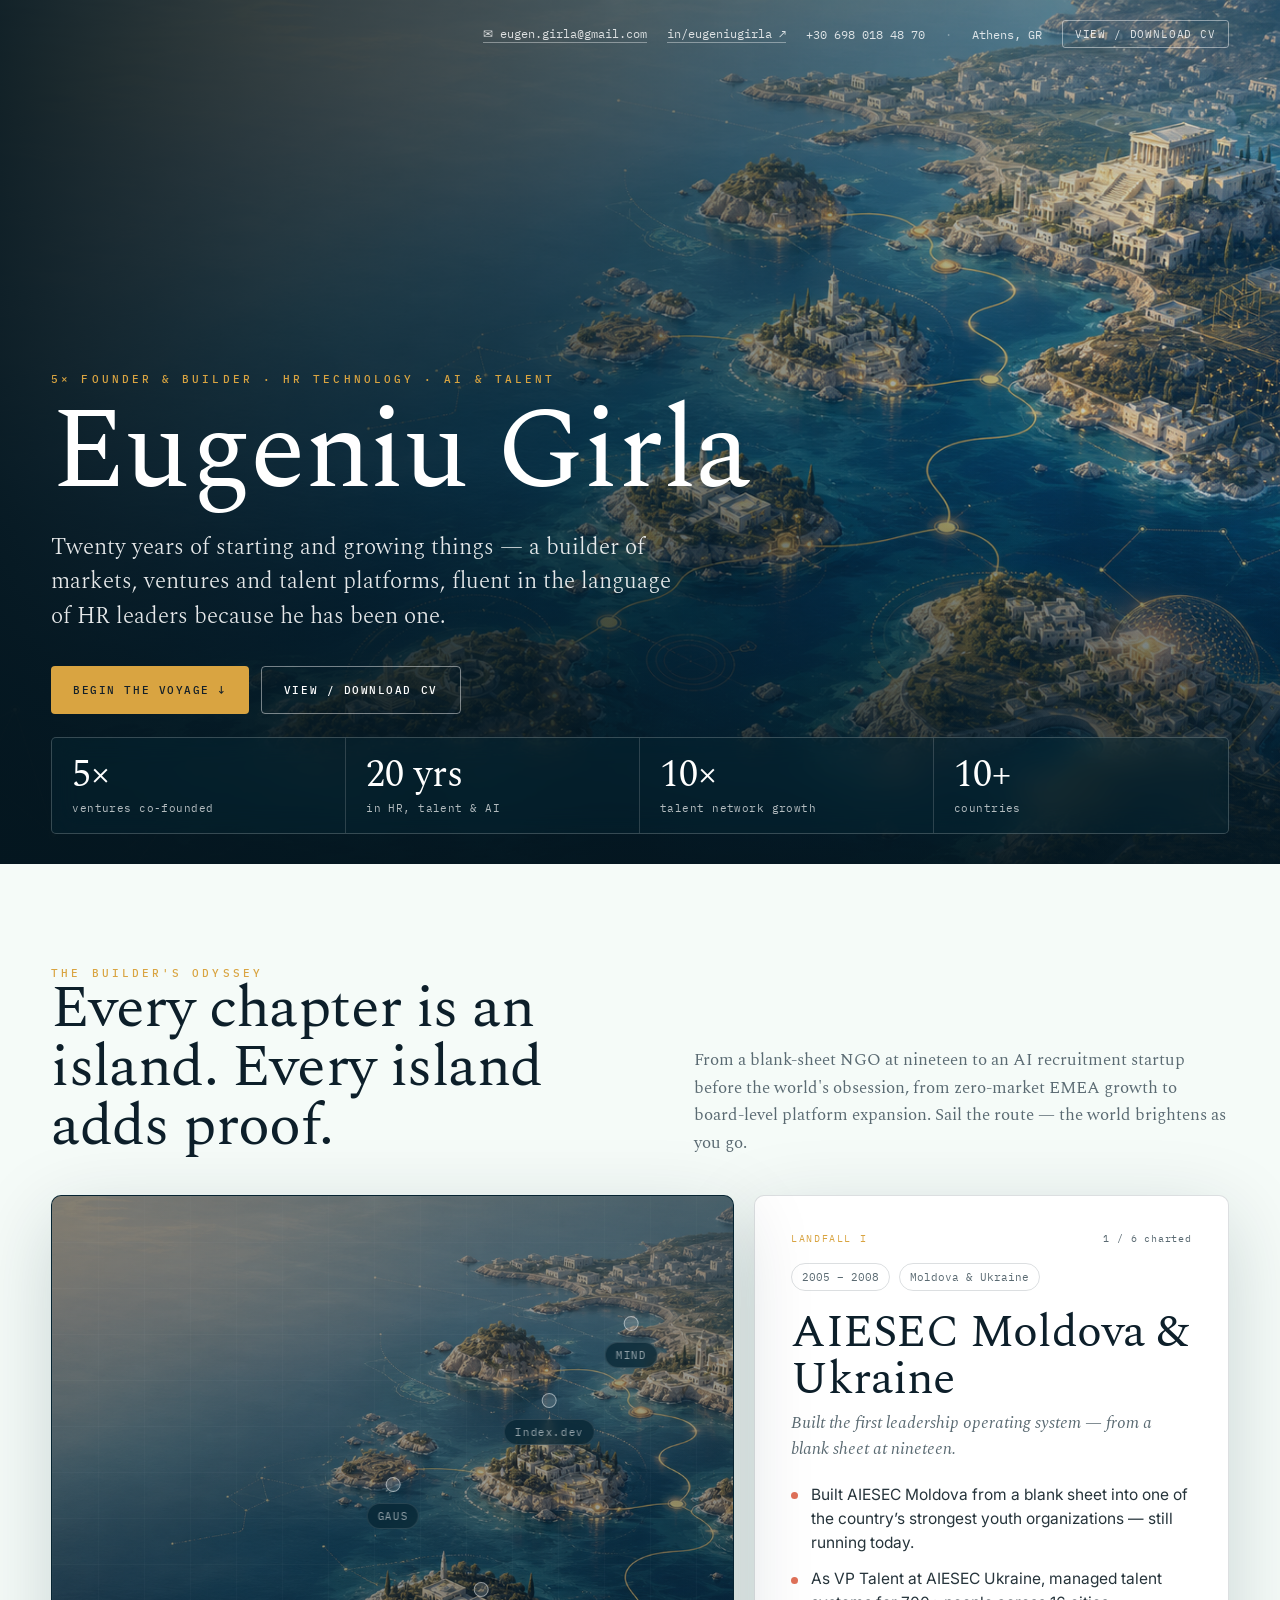
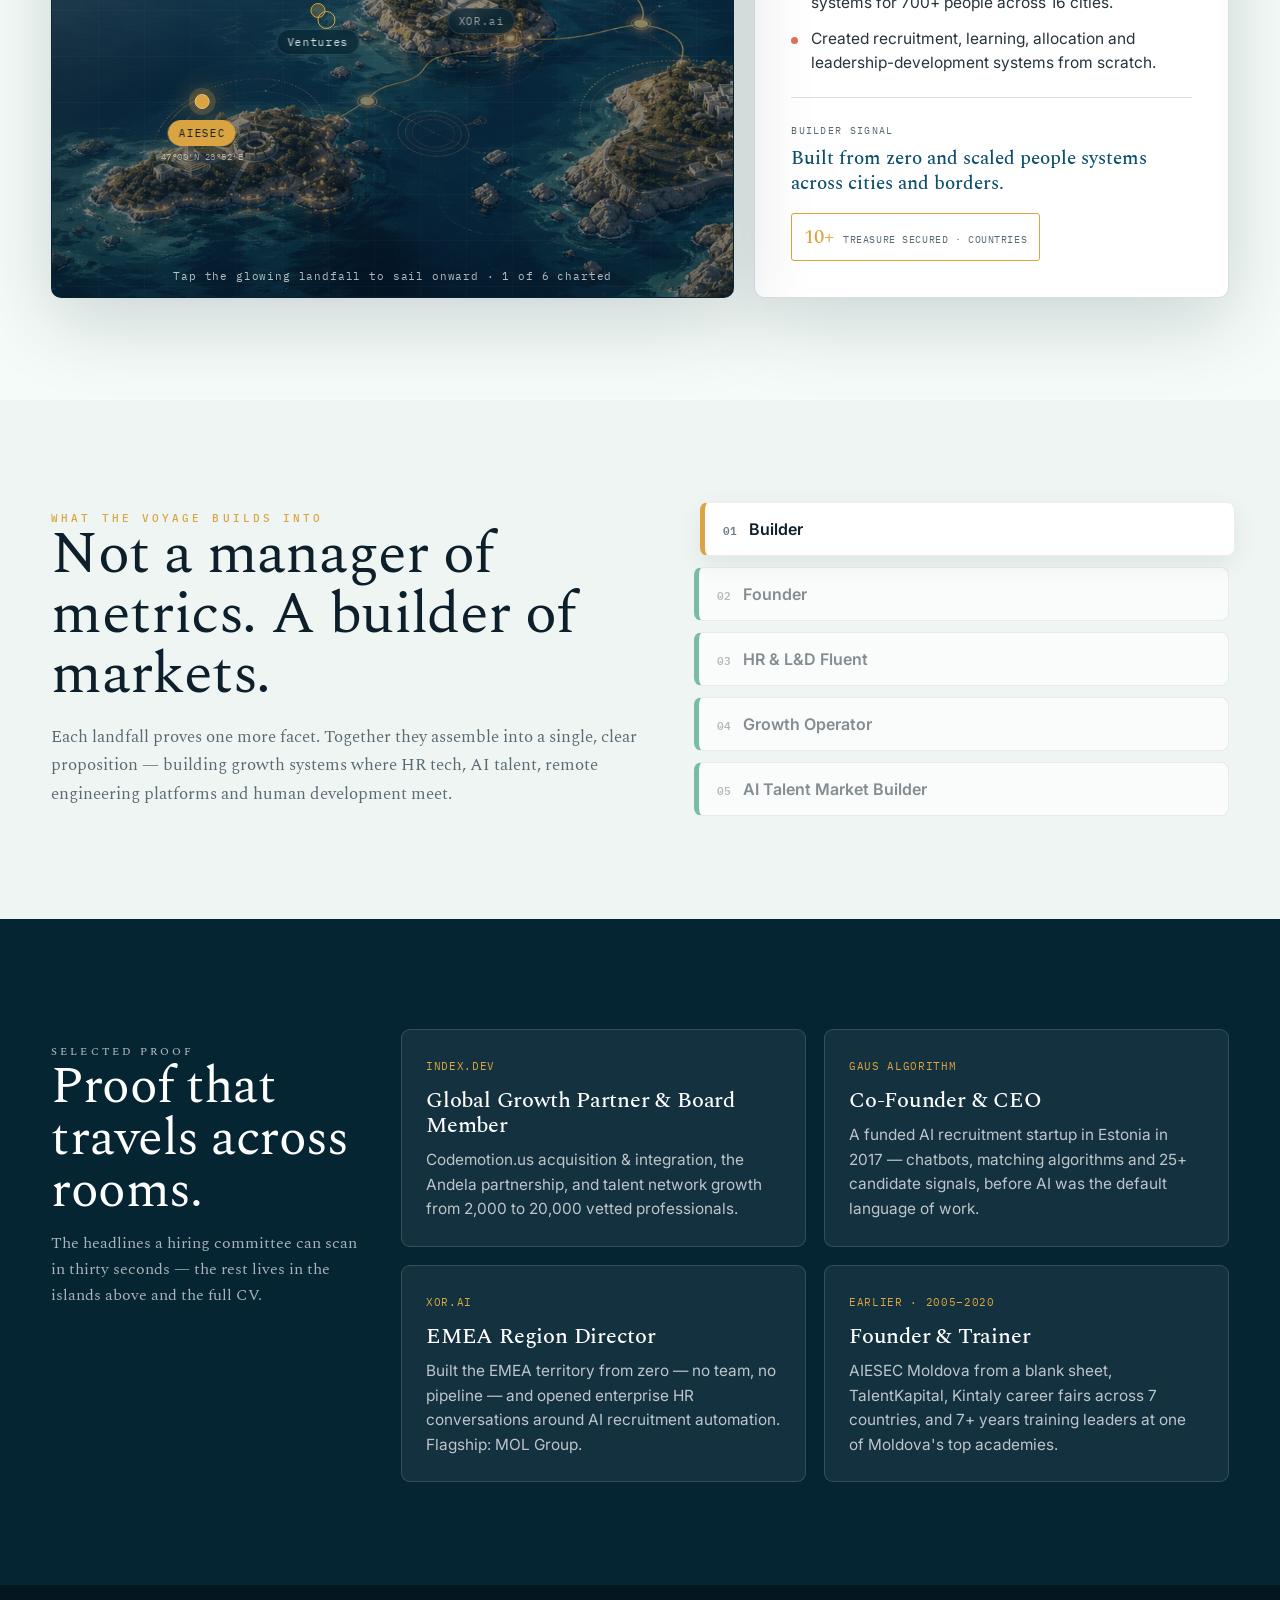
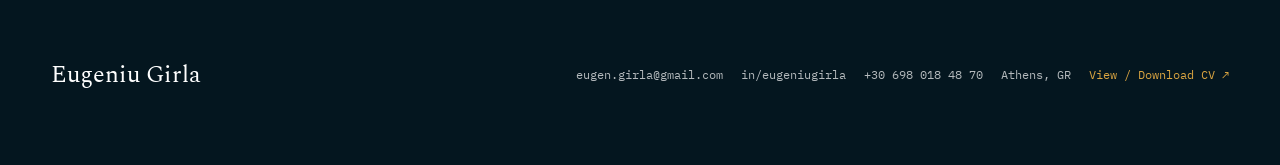
==== commit 0e9d0903: "Center hint ring on the landfall node Co-Authored-By: Claude Opus 4.8 <noreply@anthropic.com>" ====
--- a/v2.html
+++ b/v2.html
@@ -83,7 +83,7 @@
   .route-svg polyline{fill:none;stroke:var(--gold);stroke-width:1.1;stroke-dasharray:2.4 2.4;vector-effect:non-scaling-stroke;opacity:.9;filter:drop-shadow(0 0 6px rgba(217,164,65,.5))}
 
   .island{position:absolute;left:var(--x);top:var(--y);transform:translate(-50%,-50%);display:flex;flex-direction:column;align-items:center;z-index:2}
-  .island .ring{position:absolute;left:50%;top:50%;width:18px;height:18px;border-radius:50%;border:1px solid var(--gold);animation:odRing 2.4s ease-out infinite;pointer-events:none;display:none}
+  .island .ring{position:absolute;left:50%;top:8px;width:18px;height:18px;border-radius:50%;border:1px solid var(--gold);animation:odRing 2.4s ease-out infinite;pointer-events:none;display:none}
   .island .node{width:15px;height:15px;border-radius:50%;background:rgba(255,255,255,.14);border:1.5px solid rgba(255,255,255,.45);transition:.5s;position:relative;z-index:1}
   .island.found .node{background:var(--gold);border-color:var(--gold-soft);animation:odPulse 2.8s ease-in-out infinite}
   .island.next .node{border-color:var(--gold);background:rgba(217,164,65,.25)}
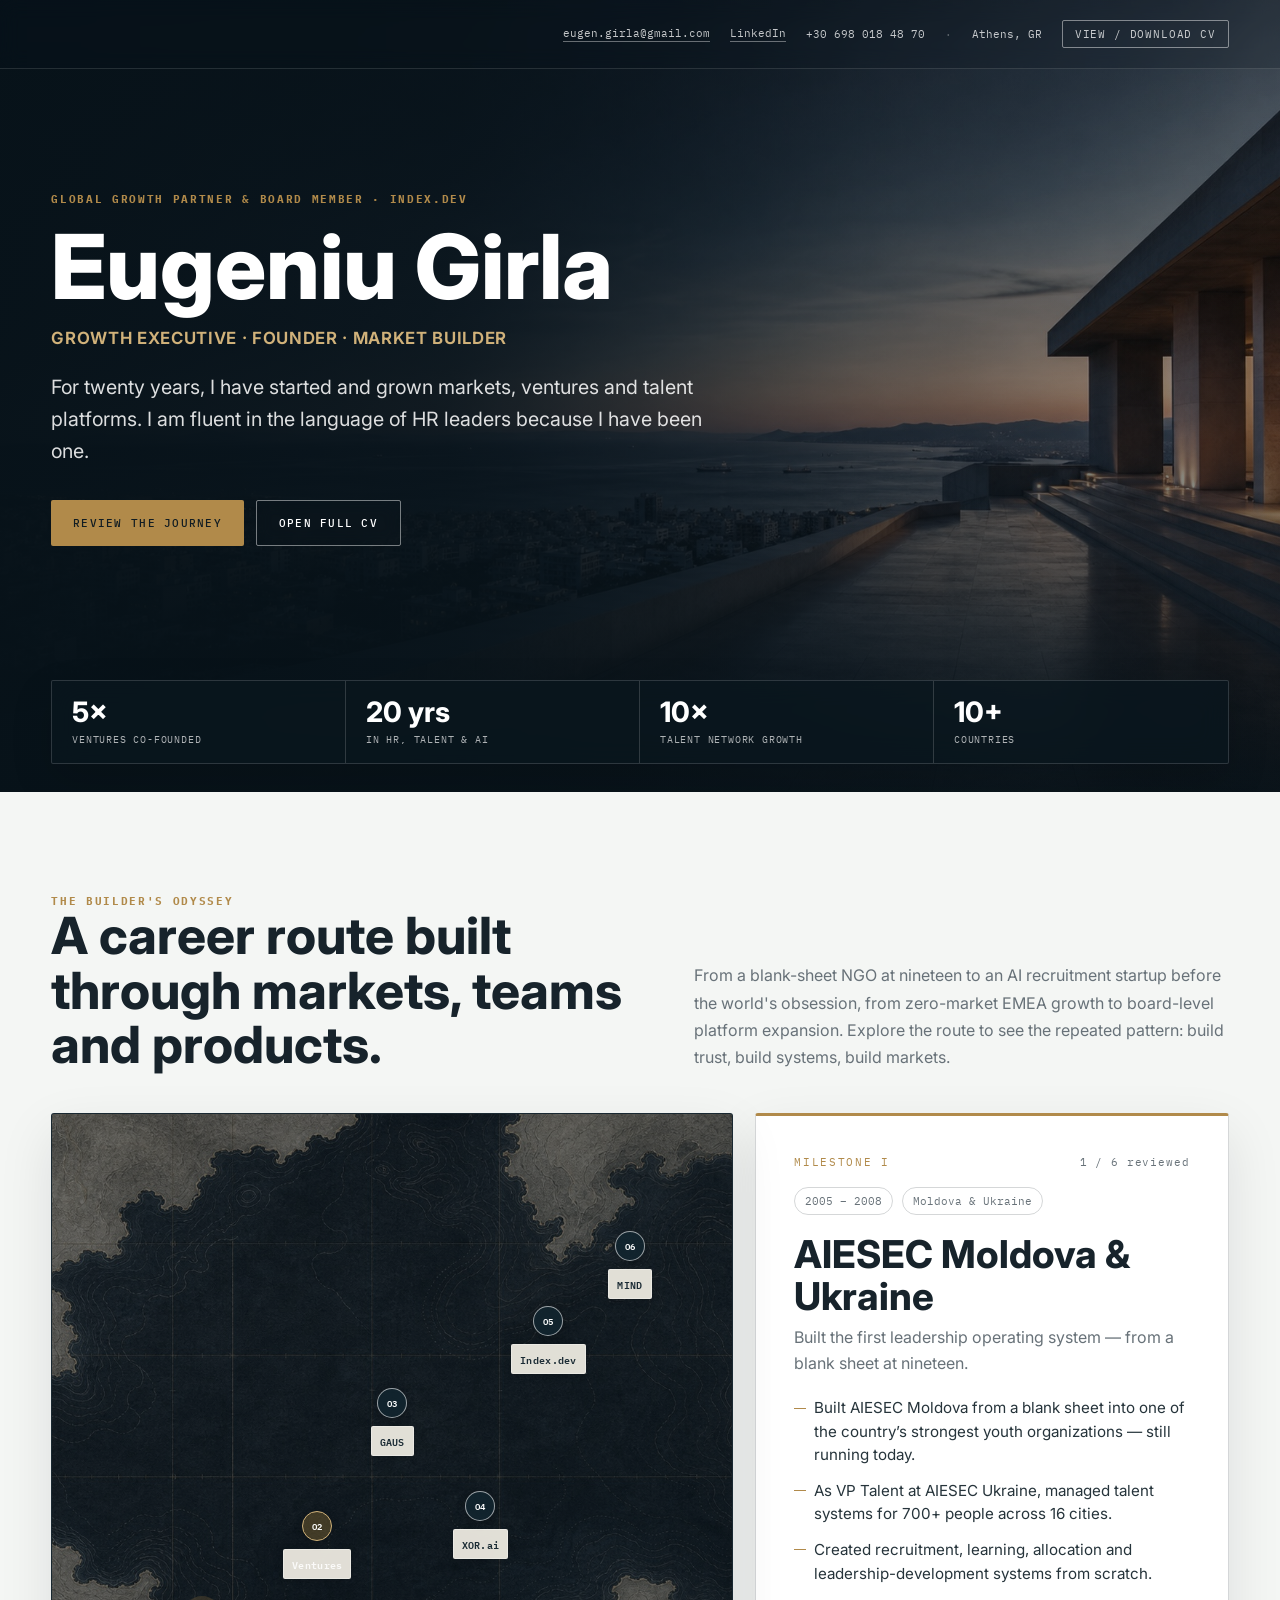
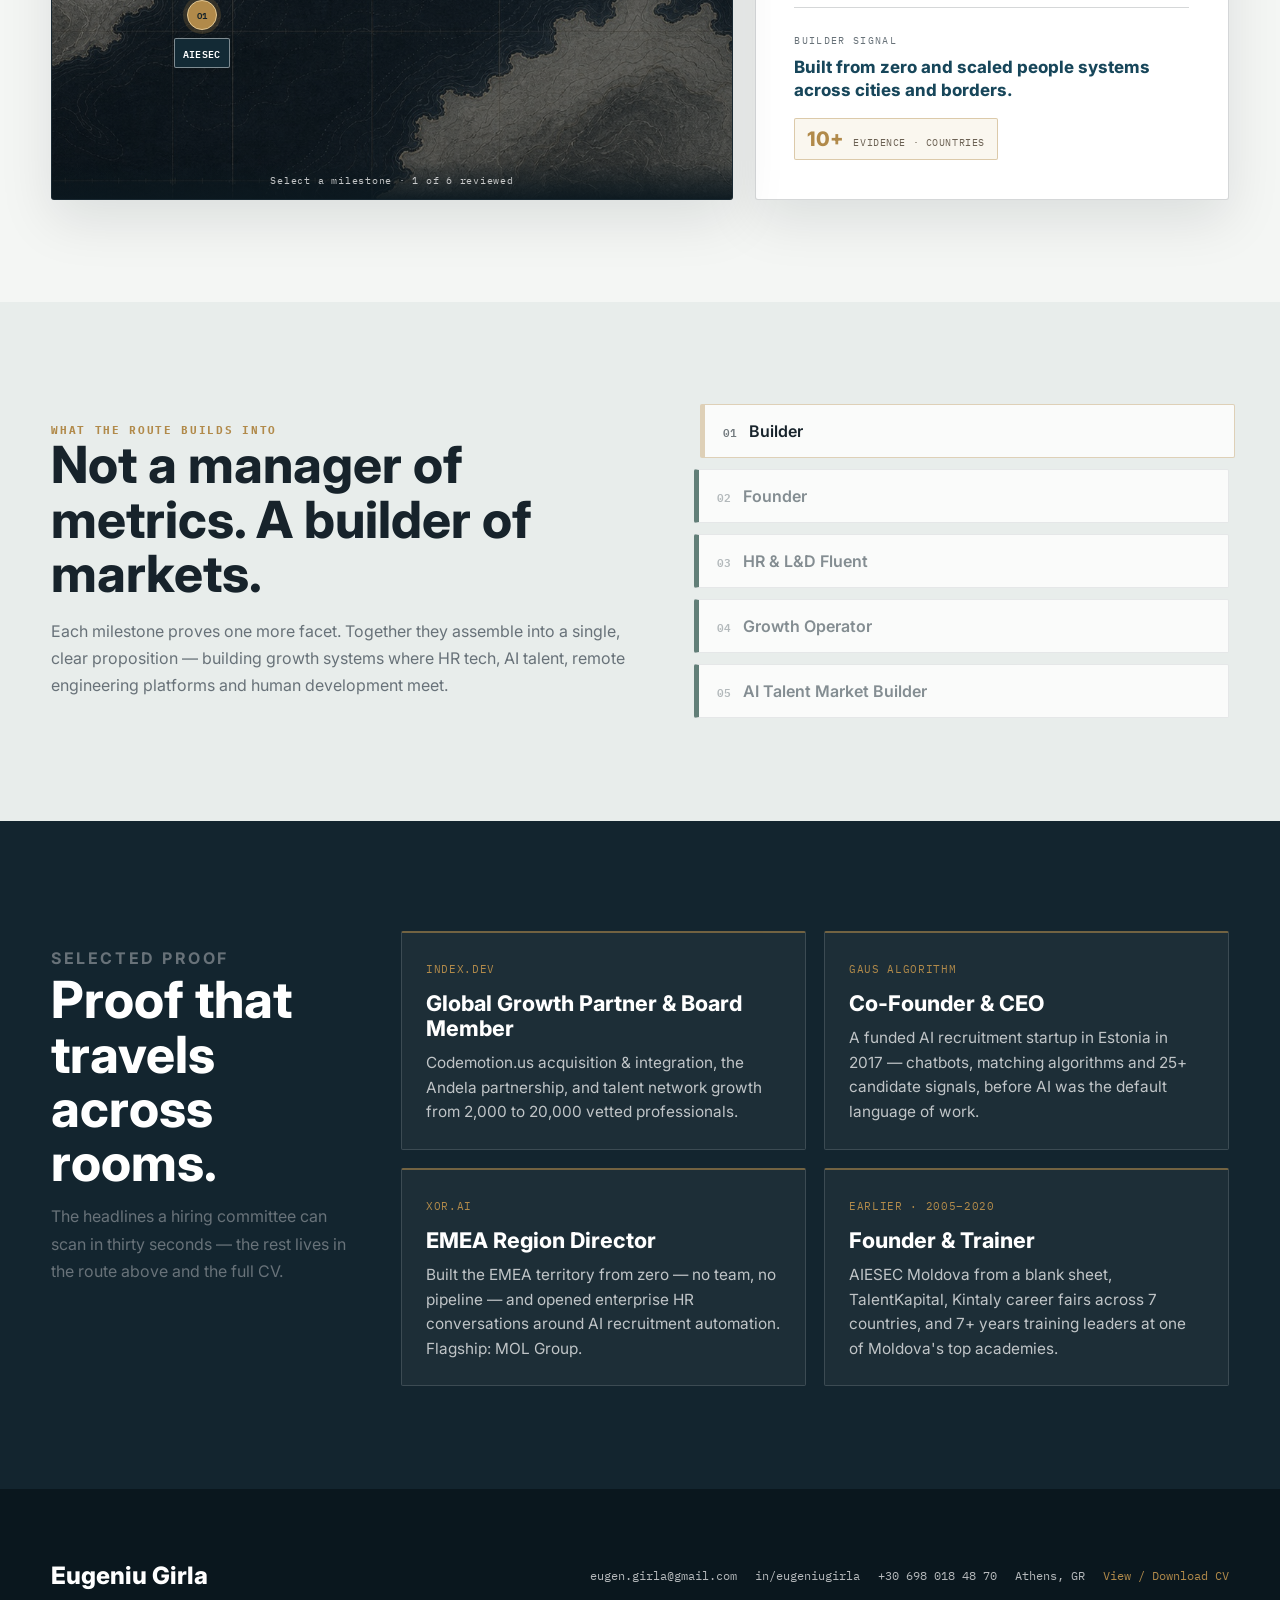
==== commit 93300ec7: "Refine Odyssey CV for executive positioning" ====
--- a/v2.html
+++ b/v2.html
@@ -4,14 +4,14 @@
 <meta charset="utf-8">
 <meta name="viewport" content="width=device-width, initial-scale=1">
 <title>Eugeniu Girla — The Builder's Odyssey</title>
-<meta name="description" content="Eugeniu Girla — 5× Founder & Builder · HR Technology · AI & Talent. An interactive voyage across twenty years of building, from Moldova to Athens.">
+<meta name="description" content="Eugeniu Girla — 5× Founder &amp; Builder · HR Technology · AI &amp; Talent. An interactive career journey across twenty years of building, from Moldova to Athens.">
 <meta property="og:title" content="Eugeniu Girla — The Builder's Odyssey">
-<meta property="og:description" content="5× Founder & Builder · HR Technology · AI & Talent. Twenty years of building, charted as a voyage.">
-<meta property="og:image" content="assets/aegean-journey-map.png">
+<meta property="og:description" content="5× Founder &amp; Builder · HR Technology · AI &amp; Talent. Twenty years of building markets, ventures and talent platforms.">
+<meta property="og:image" content="assets/athens-executive-hero-v2.jpg">
 <meta property="og:type" content="website">
 <link rel="preconnect" href="https://fonts.googleapis.com">
 <link rel="preconnect" href="https://fonts.gstatic.com" crossorigin>
-<link href="https://fonts.googleapis.com/css2?family=Spectral:ital,wght@0,300;0,400;0,500;0,600;1,300;1,400&family=Inter:wght@400;500;600;700;800&family=IBM+Plex+Mono:wght@400;500&display=swap" rel="stylesheet">
+<link href="https://fonts.googleapis.com/css2?family=Spectral:ital,wght@0,300;0,400;0,500;0,600;1,300;1,400&amp;family=Inter:wght@400;500;600;700;800&amp;family=IBM+Plex+Mono:wght@400;500&amp;display=swap" rel="stylesheet">
 <style>
   :root{
     --ink:#0d1f2a; --muted:#5a6a72; --sea:#0d4f6d; --deep:#062533; --abyss:#04161f;
@@ -186,30 +186,136 @@
     .cv-tools{display:none !important}
     .cv-doc{box-shadow:none !important;max-width:none !important;margin:0 !important}
   }
+
+  /* ===================== EXECUTIVE EDITORIAL SYSTEM ===================== */
+  :root{
+    --ink:#17232b;
+    --muted:#687279;
+    --sea:#254c5d;
+    --deep:#13252f;
+    --abyss:#0a171e;
+    --foam:#f3f4f1;
+    --paper:#ffffff;
+    --gold:#b18a4a;
+    --gold-soft:#d1b27a;
+    --coral:#8d5b4f;
+    --mint:#627f78;
+    --line:rgba(23,35,43,.18);
+    --line-soft:rgba(23,35,43,.09);
+    --shadow:0 20px 54px rgba(9,24,31,.1);
+  }
+  body{background:#f4f6f4;color:var(--ink)}
+  h1,h2,h3{font-family:var(--sans);font-weight:750;letter-spacing:0}
+  .eyebrow{font-size:10.5px;letter-spacing:.16em;color:var(--gold);font-weight:700}
+
+  .hero{min-height:clamp(720px,88svh,920px);align-items:center;padding-top:116px;padding-bottom:170px}
+  .hero-map{filter:saturate(.7) contrast(1.06) brightness(.76);object-position:center center}
+  .hero-shade{background:
+    linear-gradient(90deg,rgba(7,18,25,.96) 0%,rgba(7,18,25,.84) 35%,rgba(7,18,25,.38) 67%,rgba(7,18,25,.12) 100%),
+    linear-gradient(0deg,rgba(7,18,25,.86) 0%,rgba(7,18,25,.08) 45%)}
+  .topbar{font-size:11px;color:rgba(255,255,255,.76);border-bottom:1px solid rgba(255,255,255,.12);background:rgba(7,18,25,.2);backdrop-filter:blur(10px)}
+  .topbar .cvlink{border-radius:2px}
+  .hero-content{width:min(800px,100%);animation:none}
+  .hero h1{font-size:clamp(3.5rem,7vw,6.35rem);line-height:.96;font-weight:800;margin-top:18px}
+  .hero-role{margin-top:18px;color:var(--gold-soft);font-size:clamp(.9rem,1.35vw,1.05rem);font-weight:650;letter-spacing:.04em;text-transform:uppercase}
+  .hero-copy{width:min(680px,100%);font-family:var(--sans);font-size:clamp(1.05rem,1.55vw,1.23rem);line-height:1.62;font-weight:400;color:rgba(255,255,255,.86);margin-top:24px}
+  .btn{border-radius:2px;min-height:46px;font-size:10.5px;letter-spacing:.12em}
+  .btn-primary{background:var(--gold);color:#111c22}
+  .btn-primary:hover{background:var(--gold-soft)}
+  .btn-ghost:hover{color:#fff;border-color:rgba(255,255,255,.72)}
+
+  .signal-strip{bottom:28px;border-radius:2px;background:rgba(10,23,30,.78);border-color:rgba(255,255,255,.15);box-shadow:0 16px 42px rgba(0,0,0,.14)}
+  .signal-strip div{padding:17px 20px}
+  .signal-strip strong{font-family:var(--sans);font-weight:750;font-size:clamp(1.35rem,2.2vw,1.85rem)}
+  .signal-strip span{font-size:10px;color:rgba(255,255,255,.68);text-transform:uppercase;letter-spacing:.08em}
+
+  .journey,.synthesis,.proof{padding-top:clamp(70px,8vw,112px)}
+  .sec-head h2,.synthesis h2,.proof .section-title h2{font-family:var(--sans);font-weight:750;font-size:clamp(2rem,4vw,3.5rem);line-height:1.06}
+  .sec-head>p:last-child,.synthesis .lead,.proof .section-title p{font-family:var(--sans);font-size:1rem;line-height:1.7;color:var(--muted)}
+  .console{gap:22px;margin-top:42px}
+  .map-panel,.chapter-panel{border-radius:3px;box-shadow:var(--shadow)}
+  .map-panel{background:#1a2a33}
+  .map-img{filter:brightness(.68) saturate(.72) contrast(1.04) !important}
+  .map-haze{background:linear-gradient(135deg,rgba(12,27,35,.16),rgba(12,27,35,.3));opacity:1 !important}
+  .map-grid{display:none}
+  .route-svg polyline{stroke:rgba(210,178,122,.92);stroke-width:1.4;stroke-dasharray:0;filter:none}
+
+  .island{gap:0;min-width:82px}
+  .island .ring{display:none !important}
+  .island .node{
+    display:grid;place-items:center;width:30px;height:30px;border-radius:50%;transform:none;
+    background:rgba(18,37,47,.88);border:1px solid rgba(255,255,255,.58);
+    color:#fff;font:600 9px var(--mono);letter-spacing:.02em;box-shadow:0 2px 8px rgba(0,0,0,.2);animation:none !important
+  }
+  .island.found .node{background:#f4f0e7;border-color:#f4f0e7;color:#182a33;animation:none !important}
+  .island.next .node{border-color:var(--gold-soft)}
+  .island.active .node{background:var(--gold);border-color:#e3c893;color:#12222b;box-shadow:0 0 0 4px rgba(177,138,74,.22)}
+  .island .pill{
+    margin-top:8px;border-radius:2px;background:rgba(244,240,231,.92);
+    color:#1a2b34;border:1px solid rgba(255,255,255,.32);
+    font-size:9.5px;font-weight:600;letter-spacing:.03em;padding:5px 8px;box-shadow:0 2px 8px rgba(0,0,0,.12)
+  }
+  .island.active .pill{background:#132a35;color:#fff;border-color:rgba(255,255,255,.46)}
+  .island .coord{display:none}
+  .map-hint{bottom:0;padding:12px 16px;background:linear-gradient(0deg,rgba(11,24,31,.9),rgba(11,24,31,0));font-size:9.5px;color:rgba(255,255,255,.75)}
+
+  .chapter-panel{background:#fff;padding:clamp(28px,3vw,40px);border-top:3px solid var(--gold)}
+  .chap-idx,.chap-prog,.chap-meta span{font-size:10.5px}
+  .chap-idx{color:var(--gold)}
+  .chapter-panel h3{font-family:var(--sans);font-weight:750;font-size:clamp(1.8rem,3vw,2.45rem);line-height:1.1}
+  .chap-sub{font-family:var(--sans);font-style:normal;font-size:1rem;line-height:1.6;color:var(--muted)}
+  .chap-points li{font-size:.95rem;color:#26343b}
+  .chap-points li::before{width:12px;height:1px;background:var(--gold);border-radius:0;transform:none;top:.75em}
+  .chap-proof strong{font-family:var(--sans);font-weight:750;color:#17465a;font-size:1.06rem}
+  .chap-treasure{border-color:rgba(177,138,74,.42);background:#faf7ef;border-radius:2px}
+  .chap-treasure b{font-family:var(--sans);font-weight:800;color:var(--gold)}
+  .chap-treasure em{font-size:9.5px;color:#6c6254}
+
+  .synthesis{background:#e8edeb}
+  .assembled .line-part{border-radius:2px;background:rgba(255,255,255,.76);box-shadow:none}
+  .assembled .line-part.active{border-color:rgba(177,138,74,.38)}
+  .proof{background:#13252f}
+  .proof article{border-radius:2px;background:rgba(255,255,255,.045);border-top:2px solid rgba(177,138,74,.58)}
+  .proof article h3{font-family:var(--sans);font-weight:750}
+  footer .fname{font-family:var(--sans);font-weight:800}
+
+  @media (max-width:620px){
+    .hero{min-height:860px;padding-top:160px;padding-bottom:238px;align-items:center}
+    .hero-map{object-position:62% center}
+    .hero-shade{background:linear-gradient(90deg,rgba(7,18,25,.94),rgba(7,18,25,.55)),linear-gradient(0deg,rgba(7,18,25,.92),rgba(7,18,25,.18))}
+    .topbar{justify-content:flex-start;background:rgba(7,18,25,.52)}
+    .topbar .contact-phone,.topbar .sep{display:none}
+    .hero h1{font-size:clamp(3.15rem,14vw,4.45rem)}
+    .sec-head h2,.synthesis h2,.proof .section-title h2{font-size:clamp(2rem,10vw,3rem)}
+    .island{min-width:66px}
+    .island .node{width:26px;height:26px;font-size:8px}
+    .island .pill{font-size:8.5px;padding:4px 6px}
+  }
 </style>
 </head>
 <body>
 
   <!-- ===================== HERO ===================== -->
   <section class="hero">
-    <img class="hero-map" src="assets/aegean-journey-map.png" alt="Illustrated Aegean island voyage at golden hour, glowing routes connecting islands toward a classical city">
+    <img class="hero-map" src="assets/athens-executive-hero-v2.jpg" alt="Athens and the Saronic Gulf at blue hour, viewed from a contemporary stone terrace" fetchpriority="high" decoding="async">
     <div class="hero-shade"></div>
     <nav class="topbar" aria-label="Contact">
-      <a href="mailto:eugen.girla@gmail.com">✉ eugen.girla@gmail.com</a>
-      <a href="https://www.linkedin.com/in/eugeniugirla" target="_blank" rel="noopener">in/eugeniugirla ↗</a>
-      <span>+30 698 018 48 70</span>
+      <a href="mailto:eugen.girla@gmail.com">eugen.girla@gmail.com</a>
+      <a href="https://www.linkedin.com/in/eugeniugirla" target="_blank" rel="noopener">LinkedIn</a>
+      <span class="contact-phone">+30 698 018 48 70</span>
       <span class="sep">·</span>
       <span>Athens, GR</span>
       <a class="cvlink" href="#" data-open-cv>View / Download CV</a>
     </nav>
 
     <div class="hero-content">
-      <p class="eyebrow">5× Founder &amp; Builder · HR Technology · AI &amp; Talent</p>
+      <p class="eyebrow">Global Growth Partner &amp; Board Member · Index.dev</p>
       <h1>Eugeniu Girla</h1>
-      <p class="hero-copy">Twenty years of starting and growing things — a builder of markets, ventures and talent platforms, fluent in the language of HR leaders because he has been one.</p>
+      <p class="hero-role">Growth Executive · Founder · Market Builder</p>
+      <p class="hero-copy">For twenty years, I have started and grown markets, ventures and talent platforms. I am fluent in the language of HR leaders because I have been one.</p>
       <div class="hero-actions">
-        <a class="btn btn-primary" href="#journey">Begin the voyage ↓</a>
-        <a class="btn btn-ghost" href="#" data-open-cv>View / Download CV</a>
+        <a class="btn btn-primary" href="#journey">Review the journey</a>
+        <a class="btn btn-ghost" href="#" data-open-cv>Open full CV</a>
       </div>
     </div>
 
@@ -226,14 +332,14 @@
     <div class="sec-head">
       <div>
         <p class="eyebrow">The Builder's Odyssey</p>
-        <h2>Every chapter is an island. Every island adds proof.</h2>
+        <h2>A career route built through markets, teams and products.</h2>
       </div>
-      <p>From a blank-sheet NGO at nineteen to an AI recruitment startup before the world's obsession, from zero-market EMEA growth to board-level platform expansion. Sail the route — the world brightens as you go.</p>
+      <p>From a blank-sheet NGO at nineteen to an AI recruitment startup before the world's obsession, from zero-market EMEA growth to board-level platform expansion. Explore the route to see the repeated pattern: build trust, build systems, build markets.</p>
     </div>
 
     <div class="console">
       <section class="map-panel" aria-label="Interactive career map">
-        <img class="map-img" id="mapImg" src="assets/aegean-journey-map.png" alt="">
+        <img class="map-img" id="mapImg" src="assets/executive-journey-chart-v2.jpg" alt="" loading="lazy" decoding="async">
         <div class="map-haze" id="mapHaze"></div>
         <div class="map-grid"></div>
         <svg class="route-svg" viewBox="0 0 100 100" preserveAspectRatio="none"><polyline id="routeLine" points=""></polyline></svg>
@@ -243,8 +349,8 @@
 
       <aside class="chapter-panel" aria-live="polite">
         <div class="chap-top">
-          <span class="chap-idx" id="chapIdx">Landfall I</span>
-          <span class="chap-prog" id="chapProg">1 / 6 charted</span>
+          <span class="chap-idx" id="chapIdx">Milestone I</span>
+          <span class="chap-prog" id="chapProg">1 / 6 reviewed</span>
         </div>
         <div class="chap-meta"><span id="chapYears"></span><span id="chapPlace"></span></div>
         <h3 id="chapTitle"></h3>
@@ -262,9 +368,9 @@
   <!-- ===================== SYNTHESIS ===================== -->
   <section class="synthesis">
     <div>
-      <p class="eyebrow">What the voyage builds into</p>
+      <p class="eyebrow">What the route builds into</p>
       <h2>Not a manager of metrics. A builder of markets.</h2>
-      <p class="lead">Each landfall proves one more facet. Together they assemble into a single, clear proposition — building growth systems where HR tech, AI talent, remote engineering platforms and human development meet.</p>
+      <p class="lead">Each milestone proves one more facet. Together they assemble into a single, clear proposition — building growth systems where HR tech, AI talent, remote engineering platforms and human development meet.</p>
     </div>
     <div class="assembled" id="assembled"></div>
   </section>
@@ -275,7 +381,7 @@
       <div class="section-title">
         <p class="eyebrow">Selected Proof</p>
         <h2>Proof that travels across rooms.</h2>
-        <p>The headlines a hiring committee can scan in thirty seconds — the rest lives in the islands above and the full CV.</p>
+        <p>The headlines a hiring committee can scan in thirty seconds — the rest lives in the route above and the full CV.</p>
       </div>
       <article><span class="tag">Index.dev</span><h3>Global Growth Partner &amp; Board Member</h3><p>Codemotion.us acquisition &amp; integration, the Andela partnership, and talent network growth from 2,000 to 20,000 vetted professionals.</p></article>
       <article><span class="tag">GAUS Algorithm</span><h3>Co-Founder &amp; CEO</h3><p>A funded AI recruitment startup in Estonia in 2017 — chatbots, matching algorithms and 25+ candidate signals, before AI was the default language of work.</p></article>
@@ -291,7 +397,7 @@
       <a href="https://www.linkedin.com/in/eugeniugirla" target="_blank" rel="noopener">in/eugeniugirla</a>
       <span>+30 698 018 48 70</span>
       <span>Athens, GR</span>
-      <a href="#" data-open-cv style="color:var(--gold)">View / Download CV ↗</a>
+      <a href="#" data-open-cv style="color:var(--gold)">View / Download CV</a>
     </div>
   </footer>
 
@@ -318,7 +424,7 @@
   // identity facets assembled in the Synthesis section
   const IDENTITY = ['Builder','Founder','HR & L&D Fluent','Growth Operator','AI Talent Market Builder'];
 
-  // chapters in voyage order; `unlock` = highest identity index this landfall proves
+  // chapters in journey order; `unlock` = highest identity index this milestone proves
   const CHAPTERS = [
     { id:'aiesec', short:'AIESEC', title:'AIESEC Moldova & Ukraine', place:'Moldova & Ukraine', coord:'47°00′N 28°52′E',
       years:'2005 – 2008', x:22, y:76, unlock:0, treasure:{value:'10+',label:'countries'},
@@ -384,7 +490,7 @@
       head:c.title, meta:c.years+' · '+c.place, sub:c.sub, bullets:c.points
     }));
     return [
-      {t:'Profile', entries:[{head:'20 years of starting and growing things',meta:'',sub:'A builder, not a scorekeeper — fluent in the language of HR leaders because he has been one. Currently building at board level at Index.dev and co-leading MIND, its AI talent & agents spinoff.',bullets:[]}]},
+      {t:'Profile', entries:[{head:'20 years of starting and growing things',meta:'',sub:'I am a builder, not a scorekeeper. I speak the language of HR leaders because I have been one. Today, I am building at board level at Index.dev and co-leading MIND, its AI talent & agents spinoff.',bullets:[]}]},
       {t:'Experience', entries:exp},
       {t:'Education', entries:[
         {head:'Academia de Studii Economice din Moldova',meta:'2015 – 2020',sub:'BASc, Food Science & Technology',bullets:[]},
@@ -393,9 +499,9 @@
       ]},
       {t:'Certifications & Training', entries:[{head:'',meta:'',sub:'',bullets:[
         'LinkedIn Recruiter: AI-Powered Talent Acquisition','Prompt Engineering: How to Talk to the AIs',
-        'Train the Trainers L1 — Edurom, Romania (2005); L2 — AIESEC International, Netherlands (2006)','Attendee — World Staffing Summit 2022'
+        'Claude Code Academy Certificate','Train the Trainers L1 — Edurom, Romania (2005); L2 — AIESEC International, Netherlands (2006)','Attendee — World Staffing Summit 2022'
       ]}]},
-      {t:'Languages', entries:[{head:'',meta:'',sub:'',bullets:['English (C2 — Proficient)','Romanian (Native)','Russian (C2 — Proficient)','Ukrainian (B1 — Intermediate)']}]}
+      {t:'Languages', entries:[{head:'',meta:'',sub:'',bullets:['English (C2 — Proficient)','Romanian (Native)','Russian (C2 — Proficient)','Ukrainian (B1 — Intermediate)','Greek (A2 · Beginner)']}]}
     ];
   }
 
@@ -412,8 +518,8 @@
     const el=document.createElement('button');
     el.className='island';
     el.style.setProperty('--x',c.x+'%'); el.style.setProperty('--y',c.y+'%');
-    el.setAttribute('aria-label','Open '+c.title);
-    el.innerHTML=`<span class="ring"></span><span class="node"></span><span class="pill">${esc(c.short)}</span><span class="coord">${esc(c.coord)}</span>`;
+    el.setAttribute('aria-label','Review '+c.title);
+    el.innerHTML=`<span class="ring"></span><span class="node">${String(i+1).padStart(2,'0')}</span><span class="pill">${esc(c.short)}</span><span class="coord">${esc(c.coord)}</span>`;
     el.addEventListener('click',()=>select(c.id));
     markersWrap.appendChild(el);
     markerEls[c.id]=el;
@@ -437,11 +543,6 @@
     const nextIdx=CHAPTERS.findIndex(c=>!disc.has(c.id));
     const count=disc.size, total=CHAPTERS.length;
 
-    // map brightness/haze lift with progress
-    const frac=count/total;
-    $('#mapImg').style.filter=`brightness(${(.62+frac*.38).toFixed(3)}) saturate(${(.72+frac*.33).toFixed(3)}) contrast(1.02)`;
-    $('#mapHaze').style.opacity=(0.62*(1-frac)).toFixed(3);
-
     // markers
     CHAPTERS.forEach((c,i)=>{
       const el=markerEls[c.id];
@@ -449,22 +550,23 @@
       el.classList.toggle('found',found);
       el.classList.toggle('active',state.active===c.id);
       el.classList.toggle('next',!found && i===nextIdx);
+      el.setAttribute('aria-pressed',state.active===c.id ? 'true' : 'false');
       el.querySelector('.ring').style.display=(!found && i===nextIdx)?'block':'none';
     });
 
-    // route through discovered islands (in voyage order)
+    // route through reviewed milestones in career order
     $('#routeLine').setAttribute('points', CHAPTERS.filter(c=>disc.has(c.id)).map(c=>c.x+','+c.y).join(' '));
 
     // hint
     $('#mapHint').textContent = count===total
-      ? 'The voyage is complete — six landfalls, one builder, twenty years.'
-      : (nextIdx>=0 ? 'Tap the glowing landfall to sail onward · '+count+' of '+total+' charted' : '');
+      ? 'Six milestones reviewed · Twenty years of building'
+      : (nextIdx>=0 ? 'Select a milestone · '+count+' of '+total+' reviewed' : '');
 
     // chapter panel
     const c=CHAPTERS.find(x=>x.id===state.active);
     const idx=CHAPTERS.findIndex(x=>x.id===state.active);
-    $('#chapIdx').textContent='Landfall '+ROMAN[idx];
-    $('#chapProg').textContent=count+' / '+total+' charted';
+    $('#chapIdx').textContent='Milestone '+ROMAN[idx];
+    $('#chapProg').textContent=count+' / '+total+' reviewed';
     $('#chapYears').textContent=c.years;
     $('#chapPlace').textContent=c.place;
     $('#chapTitle').textContent=c.title;
@@ -472,7 +574,7 @@
     $('#chapPoints').innerHTML=c.points.map(p=>`<li>${esc(p)}</li>`).join('');
     $('#chapSignal').textContent=c.signal;
     $('#chapTreasureWrap').innerHTML = c.treasure
-      ? `<div class="chap-treasure"><b>${esc(c.treasure.value)}</b><em>treasure secured · ${esc(c.treasure.label)}</em></div>` : '';
+      ? `<div class="chap-treasure"><b>${esc(c.treasure.value)}</b><em>evidence · ${esc(c.treasure.label)}</em></div>` : '';
 
     // identity assembly
     lineParts.forEach((part,i)=>{
